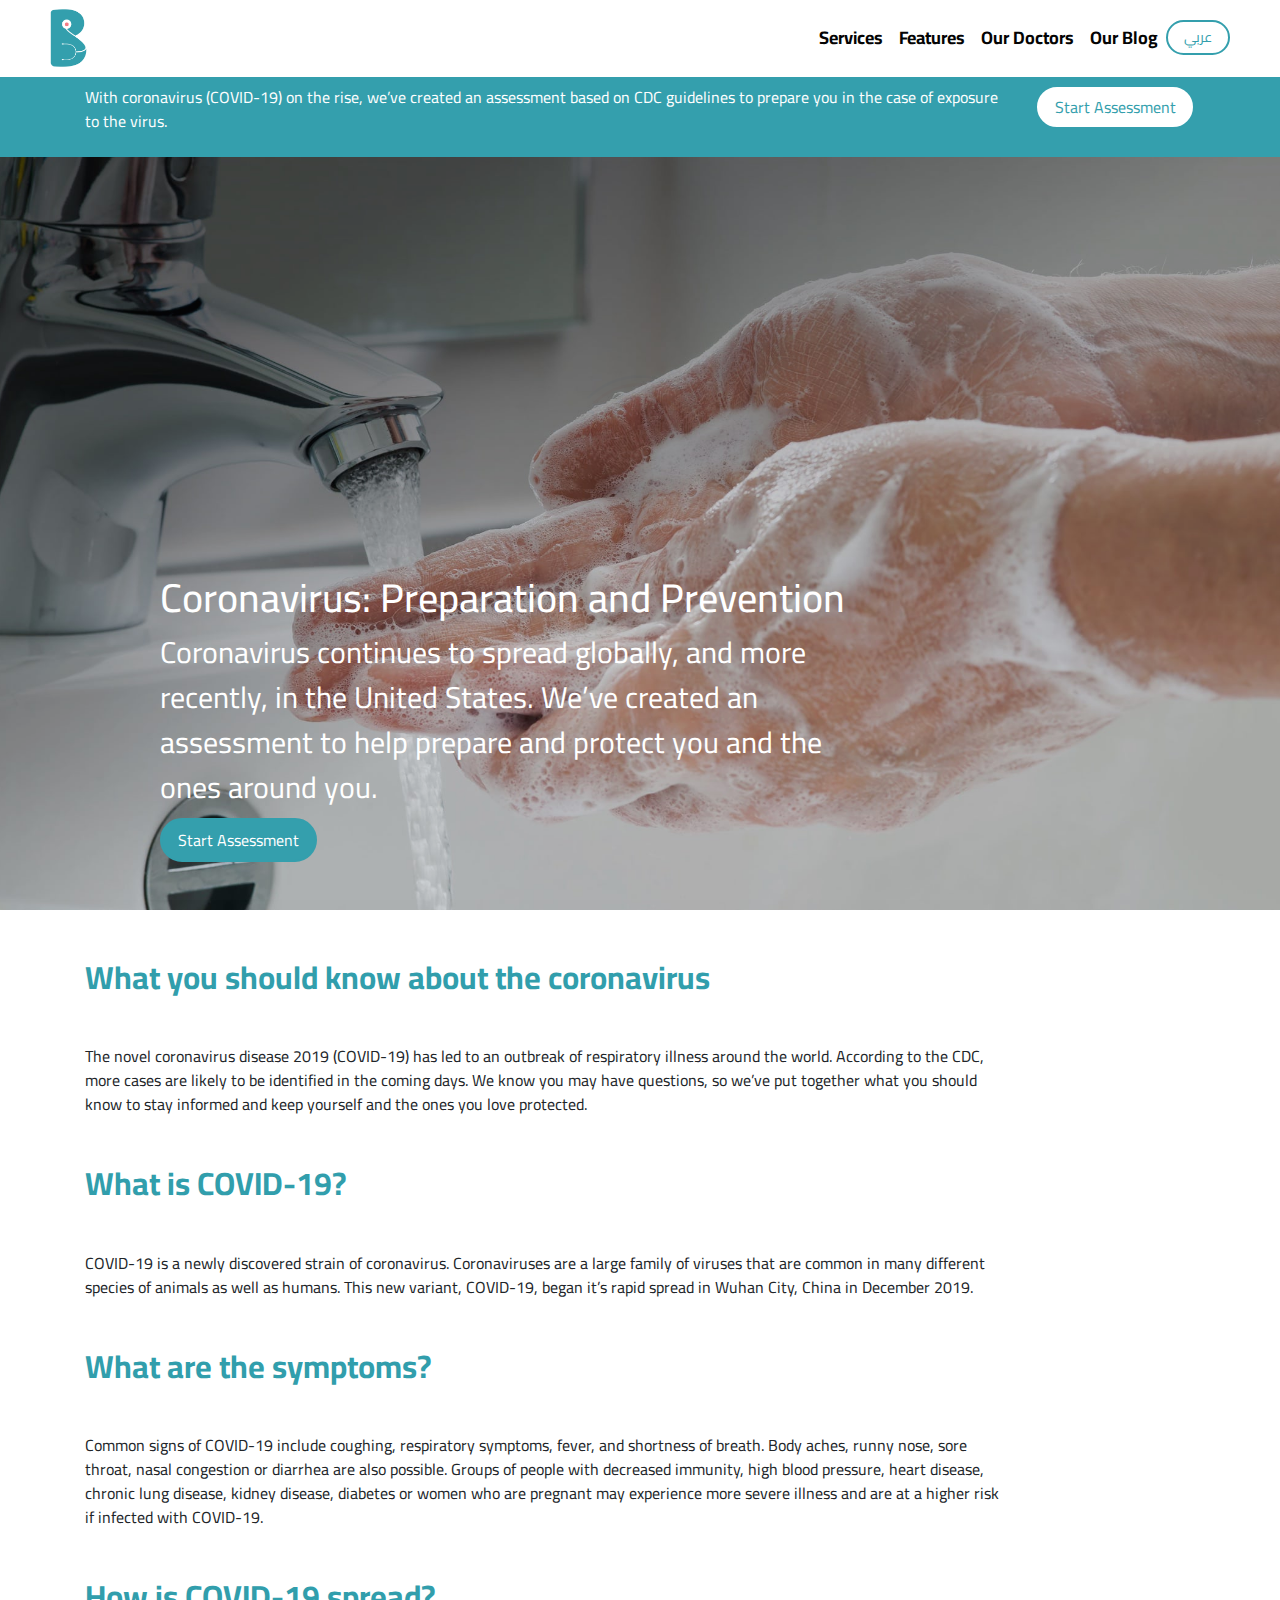
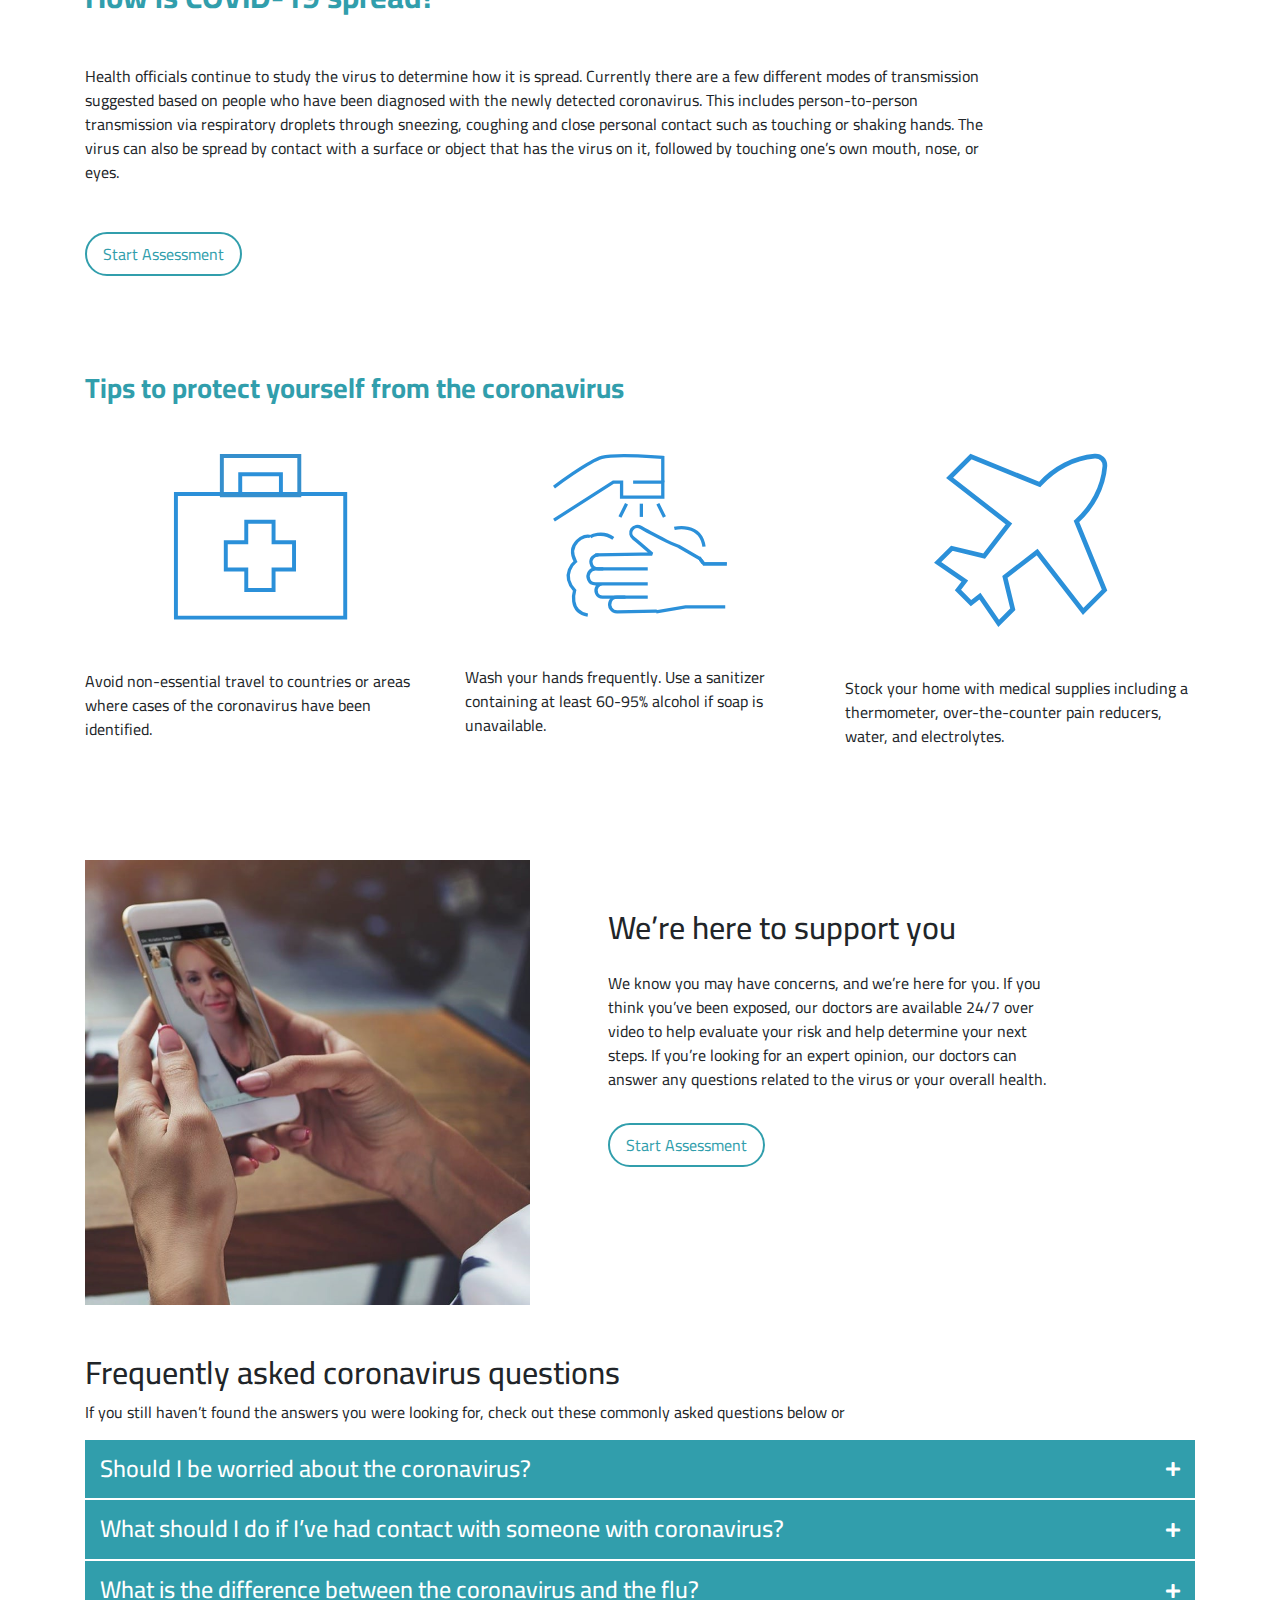
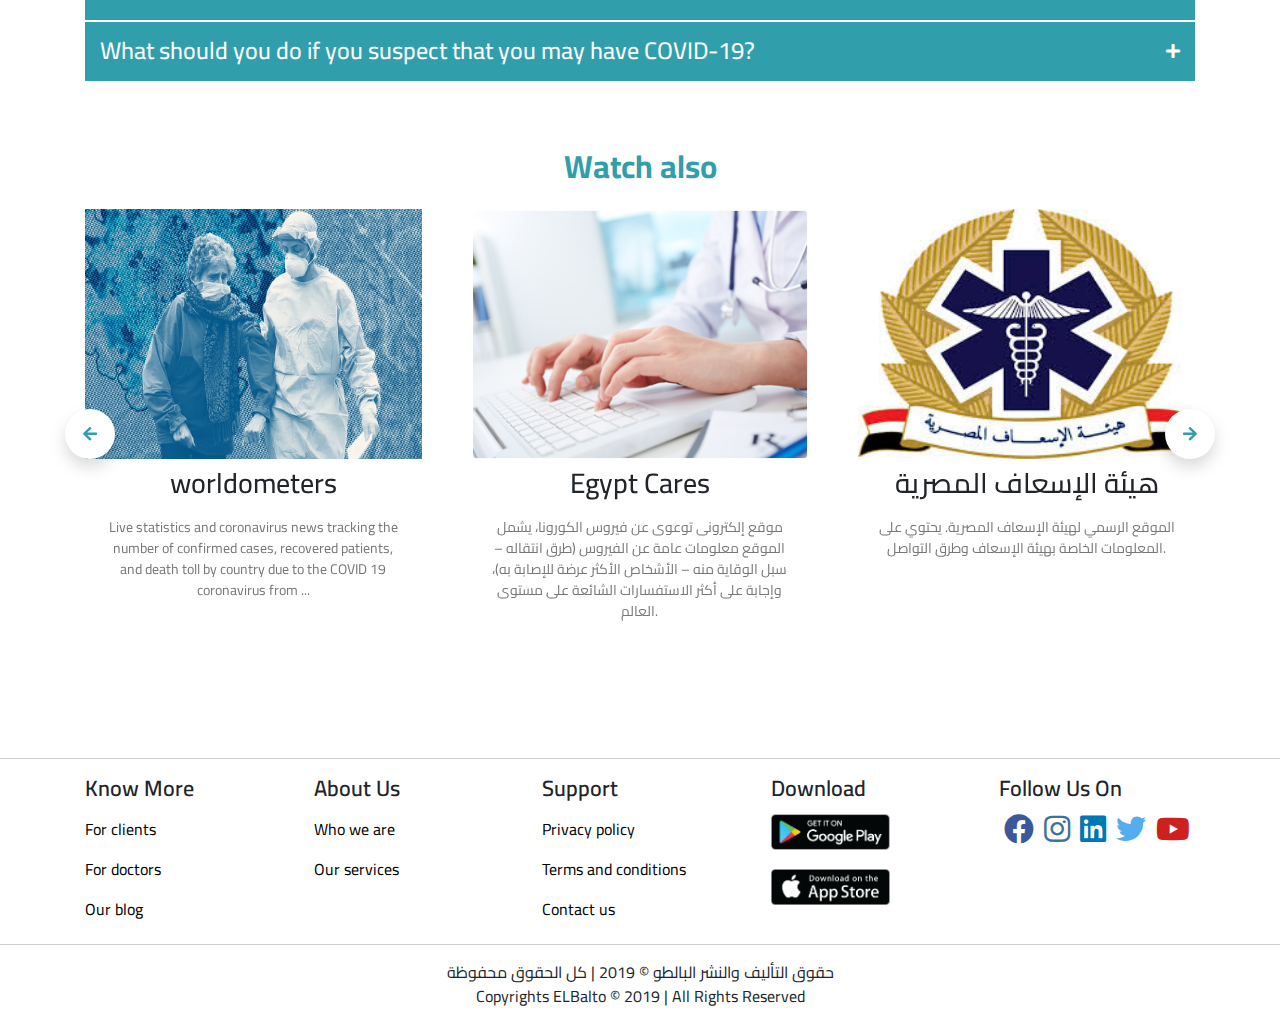
==== index.html @ 8d9de70c "first commit" ====
<!DOCTYPE html>
<html dir="ltr">

<head>
    <link href="https://fonts.googleapis.com/css?family=Cairo&display=swap" rel="stylesheet">
    <link rel="icon" type="image/png" sizes="32x32" href="img/favicon-32x32.png">

    <meta charset="UTF-8">
    <meta name="viewport" content="width=device-width, initial-scale=1.0">
    <link rel="stylesheet" href="css/bootstrap.min.css">
    <link rel="stylesheet" href="css/select2.min.css">
    <link rel="stylesheet" href="css/owl.carousel.min.css">
    <link rel="stylesheet" href="css/all.min.css">
    <link rel="stylesheet" href="css/main.min.css">
    <title>Elbalto</title>
</head>

<body>
    <div id="splash-screen" class="splash-screen">
        <div class="loader"></div>
    </div>

    <nav class="navbar navbar-expand-lg navbar-light bg-white fixed-top padding-nav">
        <a class="navbar-brand" href="#"><img src="img/Logo.png" class="img-responsive" alt="" srcset=""></a>
        <button class="navbar-toggler" type="button" data-toggle="collapse" data-target="#navbarNav" aria-controls="navbarNav" aria-expanded="false" aria-label="Toggle navigation">
          <span class="navbar-toggler-icon"></span>
        </button>
        <div class="collapse navbar-collapse " id="navbarNav">
            <ul class="navbar-nav mRL-auto">
                <li class="nav-item active">
                    <a class="nav-link" href="#">Services <span class="sr-only">(current)</span></a>
                </li>
                <li class="nav-item">
                    <a class="nav-link" href="#">Features</a>
                </li>
                <li class="nav-item">
                    <a class="nav-link" href="#">Our Doctors</a>
                </li>
                <li class="nav-item">
                    <a class="nav-link" href="#">Our Blog</a>
                </li>

            </ul>

        </div>
        <div class="rtlOrLtr  px-3 rounded-pill">
            <a href="indexrtl.html">
            عربي
        </a>
        </div>
    </nav>
    <div class="fixed-top second-nav-top">
        <div class="container py-2">
            <div class="row ">
                <div class="col-md-10 ">
                    <p class="">
                        With coronavirus (COVID-19) on the rise, we’ve created an assessment based on CDC guidelines to prepare you in the case of exposure to the virus.

                    </p>
                </div>
                <div class="col-md-2">
                    <a href="testCofid.html">
                        <button class="w-100 rounded-pill py-2">Start Assessment</button>

                    </a>
                </div>
            </div>
        </div>
    </div>
    <header class="d-flex justify-content-center align-items-end">
        <div class="w-75">
            <h2>
                Coronavirus: Preparation and Prevention
            </h2>
            <p class=" my-2">
                Coronavirus continues to spread globally, and more recently, in the United States. We’ve created an assessment to help prepare and protect you and the ones around you.
            </p>
            <a href="testCofid.html" class="d-inline-block mb-5">
                <button class="rounded-pill py-2 px-3">
                    Start Assessment
                </button>

            </a>
        </div>
    </header>
    <section>
        <div class="container my-5">
            <div class="row">
                <div class="col-md-10">
                    <h2 class="mb-5 title-watch">What you should know about the coronavirus
                    </h2>
                    <p class="mb-5">
                        The novel coronavirus disease 2019 (COVID-19) has led to an outbreak of respiratory illness around the world. According to the CDC, more cases are likely to be identified in the coming days. We know you may have questions, so we’ve put together what you
                        should know to stay informed and keep yourself and the ones you love protected.
                    </p>

                    <h2 class="mb-5 title-watch">
                        What is COVID-19?
                    </h2>
                    <p class="mb-5">
                        COVID-19 is a newly discovered strain of coronavirus. Coronaviruses are a large family of viruses that are common in many different species of animals as well as humans. This new variant, COVID-19, began it’s rapid spread in Wuhan City, China in December
                        2019.
                    </p>
                    <h2 class="mb-5 title-watch">
                        What are the symptoms?
                    </h2>
                    <p class="mb-5">
                        Common signs of COVID-19 include coughing, respiratory symptoms, fever, and shortness of breath. Body aches, runny nose, sore throat, nasal congestion or diarrhea are also possible. Groups of people with decreased immunity, high blood pressure, heart
                        disease, chronic lung disease, kidney disease, diabetes or women who are pregnant may experience more severe illness and are at a higher risk if infected with COVID-19.
                    </p>
                    <h2 class="mb-5 title-watch">
                        How is COVID-19 spread?
                    </h2>
                    <p class="mb-5">
                        Health officials continue to study the virus to determine how it is spread. Currently there are a few different modes of transmission suggested based on people who have been diagnosed with the newly detected coronavirus. This includes person-to-person
                        transmission via respiratory droplets through sneezing, coughing and close personal contact such as touching or shaking hands. The virus can also be spread by contact with a surface or object that has the virus on it, followed
                        by touching one’s own mouth, nose, or eyes.
                    </p>
                    <a href="testCofid.html" class="d-inline-block mb-5">
                        <button class="rounded-pill py-2 px-3">
                            Start Assessment
                        </button>

                    </a>
                </div>
            </div>
        </div>
    </section>
    <section>
        <div class="container">
            <h3 class="mb-5 title-watch">
                Tips to protect yourself from the coronavirus

            </h3>
            <div class="row">

                <div class="col-md-4">
                    <div class="text-center">
                        <img src="img/emergencykit.svg" class="w-50" alt="">
                    </div>
                    <p class="mt-5">
                        Avoid non-essential travel to countries or areas where cases of the coronavirus have been identified.
                    </p>
                </div>
                <div class="col-md-4">
                    <div class="text-center">

                        <img src="img/handwash.svg" class="w-50" alt="">
                    </div>
                    <p class="mt-5">
                        Wash your hands frequently. Use a sanitizer containing at least 60-95% alcohol if soap is unavailable.
                    </p>
                </div>
                <div class="col-md-4">
                    <div class="text-center">
                        <img src="img/plane.svg" class="w-50" alt="">
                    </div>
                    <p class="mt-5">
                        Stock your home with medical supplies including a thermometer, over-the-counter pain reducers, water, and electrolytes.
                    </p>
                </div>
            </div>
        </div>
    </section>
    <section class="my-5 pt-5">
        <div class="container">
            <div class="row">
                <div class="col-md-5">
                    <img src="img/desc.jpg" class="w-100" alt="">
                </div>
                <div class="col-md-6 pt-5">
                    <div class="mx-5">
                        <h2 class="mb-4">
                            We’re here to support you

                        </h2>
                        <p>
                            We know you may have concerns, and we’re here for you. If you think you’ve been exposed, our doctors are available 24/7 over video to help evaluate your risk and help determine your next steps. If you’re looking for an expert opinion, our doctors can
                            answer any questions related to the virus or your overall health.

                        </p>
                        <a href="" class="d-inline-block mt-3">
                            <button class="rounded-pill py-2 px-3">
                                Start Assessment
                            </button>

                        </a>
                    </div>

                </div>
            </div>
        </div>
    </section>
    <section>
        <div class="container">
            <h2>
                Frequently asked coronavirus questions
            </h2>
            <p>
                If you still haven’t found the answers you were looking for, check out these commonly asked questions below or
                <!--<a >seemore</a>
                -->
            </p>
            <div class="row">
                <div class="col-md-12">
                    <div class="faq">
                        <div class="item">
                            <div class="question">
                                <h4>
                                    Should I be worried about the coronavirus?
                                </h4>
                                <i class="fa fa-plus"></i>
                                <i class="fa fa-minus"></i>
                            </div>
                            <div class="answer">
                                With news sources everywhere reporting on the novel coronavirus and the effects it has had on daily life in countries with widespread outbreaks such as China, it is difficult not to feel some level of anxiety about the virus. Take a deep breath and try
                                to stay calm. Stay up-to-date by monitoring the <a href="https://www.cdc.gov/coronavirus/2019-ncov/" class="CDC">CDC</a>. or contacting your doctor or local public health department. Up-to-date
                                coronavirus disease 2019 information for travelers is located at the
                                <a href="https://www.cdc.gov/coronavirus/2019-ncov/" class="CDC">CDC</a> If you are not sure about your risk of contracting the virus, talk to a healthcare provider about any recent exposures or travel history.
                            </div>
                        </div>
                        <div class="item">
                            <div class="question">
                                <h4>
                                    What should I do if I’ve had contact with someone with coronavirus?
                                </h4>
                                <i class="fa fa-plus"></i>
                                <i class="fa fa-minus"></i>
                            </div>
                            <div class="answer">
                                If you've had contact with someone with coronavirus, it is important to seek medical evaluation. Your specific risk will depend on the type of contact you have with the individual. A virtual video visit with a doctor can help you to determine your risk
                                and what your next steps are. A "close contact" means being in a confined space with an individual who has the disease, such as in a home, hospital room or classroom. Be sure to take precautions until you seek medical advice
                                to ensure you do not expose others to the illness. </div>
                        </div>
                        <div class="item">
                            <div class="question">
                                <h4>
                                    What is the difference between the coronavirus and the flu?
                                </h4>
                                <i class="fa fa-plus"></i>
                                <i class="fa fa-minus"></i>
                            </div>
                            <div class="answer">
                                <p>
                                    Symptoms of the coronavirus and the flu virus can overlap, so it’s important to understand the facts to seek the right treatment. Both viruses cause fever, cough, body aches, fatigue and sometimes vomiting and diarrhea. Severe cases of both viruses can
                                    lead to pneumonia and can even cause death. The key differences to look out for are known exposure to someone who has been diagnosed with either influenza or COVID-19. In addition, your travel history during the 14
                                    days before your symptoms began is important in differentiating whether your symptoms are likely to be due to the flu versus COVID-19.
                                </p>
                                <p class="my-3">
                                    Both viruses are spread in similar ways through human-to-human respiratory droplets in the air from an infected person coughing, sneezing or talking. Although the viruses have similar symptoms, they are caused by different viruses which means that the
                                    antiviral treatment available for the flu does not work for COVID-19. To protect against the spread of the flu, a vaccine is available and effective to prevent and reduce the severity of the flu. For COVID-19, no vaccine
                                    is available at this time, but this is something that scientists are working on.
                                </p>
                            </div>
                        </div>
                        <div class="item">
                            <div class="question">
                                <h4>
                                    What should you do if you suspect that you may have COVID-19?
                                </h4>
                                <i class="fa fa-plus"></i>
                                <i class="fa fa-minus"></i>
                            </div>
                            <div class="answer">
                                <ul>
                                    <li class="my-2">
                                        <i class="fas fa-circle px-2"></i> <span class="tips-cofid">Stay at home: </span> You might consider leaving home in order to seek medical care if your symptoms are severe, otherwise it is important to remain at
                                        home. A virtual video visit with a doctor can help you determine if your symptoms warrant an in-person visit or if you can treat yourself at home.
                                    </li>
                                    <li class="my-2">
                                        <i class="fas fa-circle px-2"></i>
                                        <span class="tips-cofid">Isolate yourself: </span> Staying in a room away from other people in your home is an important way to decrease the risk of your family or friends getting exposed to the virus. Use a bathroom
                                        that is separate from everyone else in the home if one is available.
                                    </li>
                                    <li class="my-2">
                                        <i class="fas fa-circle px-2"></i>
                                        <span class="tips-cofid">Wear a face mask: </span> If you have symptoms suspicious of COVID-19, wear a facemask to prevent spread of the illness both at home and if you go to a medical facility for care.
                                    </li>
                                    <li class="my-2">
                                        <i class="fas fa-circle px-2"></i>
                                        <span class="tips-cofid"> Follow the same precautions as with any other virus: </span> This includes washing your hands frequently, disinfecting hard surfaces (for example, table tops, door knobs and keyboards),
                                        covering your mouth and nose when coughing or sneezing, and avoiding sharing cups or utensils while sick.
                                    </li>
                                </ul>

                            </div>
                        </div>



                    </div>
                </div>
            </div>
        </div>
    </section>
    <section>
        <div class="container my-5">
            <h2 class="title-watch text-center py-3">Watch also </h5>
                <div class="row ">
                    <div class="col-md-12">
                        <div class="owl-carousel owl-theme position-relative">
                            <div class="item">
                                <div>
                                    <div class="position-relative img-trans">
                                        <a target="_blank" href="https://www.worldometers.info/coronavirus/">
                                            <img src="img/s6.jpg" class="w-100 heightImg" alt="">
                                            <div class="trans4 trans">
                                                <i class="fas fa-user-md"></i>
                                            </div>

                                        </a>
                                    </div>
                                </div>
                                <div class="px-3 pb-3">
                                    <h3 class="text-center py-2">worldometers</h3>
                                    <p class="text-center pb-5">
                                        Live statistics and coronavirus news tracking the number of confirmed cases, recovered patients, and death toll by country due to the COVID 19 coronavirus from ...
                                    </p>
                                </div>
                            </div>
                            <div class="item">
                                <div>
                                    <div class="position-relative img-trans">
                                        <a target="_blank" href="https://www.care.gov.eg/Default.html">
                                            <img src="img/s1.jpg" class="w-100 heightImg" alt="">
                                            <div class="trans4 trans">
                                                <i class="fas fa-user-md"></i>
                                            </div>

                                        </a>
                                    </div>
                                </div>
                                <div class="px-3">
                                    <h3 class="text-center py-2">Egypt Cares</h3>
                                    <p class="text-center pb-5">موقع إلكترونى توعوى عن فيروس الكورونا، يشمل الموقع معلومات عامة عن الفيروس (طرق انتقاله – سبل الوقاية منه – الأشخاص الأكثر عرضة للإصابة به)، وإجابة على أكثر الاستفسارات الشائعة على مستوى العالم.</p>

                                </div>
                            </div>

                            <div class="item ">
                                <div>
                                    <div class="position-relative img-trans">
                                        <a target="_blank" href="http://www.eao.gov.eg/Arabic/Pages/default.aspx">
                                            <img src="img/s2.jpg" class="w-100 heightImg" alt="">
                                            <div class="trans4 trans">
                                                <i class="fas fa-user-md"></i>
                                            </div>

                                        </a>
                                    </div>
                                </div>
                                <div class="px-3 pb-4">
                                    <h3 class="text-center py-2">هيئة الإسعاف المصرية</h3>
                                    <p class="text-center pb-5">الموقع الرسمي لهيئة الإسعاف المصرية. يحتوي على المعلومات الخاصة بهيئة الإسعاف وطرق التواصل.</p>

                                </div>
                            </div>

                            <div class="item">
                                <div>
                                    <div class="position-relative img-trans">
                                        <a target="_blank" href="https://gisanddata.maps.arcgis.com/apps/opsdashboard/index.html#/bda7594740fd40299423467b48e9ecf6">
                                            <img src="img/s3.jpg" class="w-100 heightImg" alt="">
                                            <div class="trans4 trans">
                                                <i class="fas fa-user-md"></i>
                                            </div>

                                        </a>
                                    </div>
                                </div>
                                <div class="px-3">
                                    <h3 class="text-center py-2">Johns Hopkins University</h3>
                                    <p class="text-center pb-5"> موقع خاص بمتابعة اخبار وإحصائيات انتشار الفيروس في العالم - جامعة جون هوبكينز - الولايات المتحدة الأمريكية
                                    </p>
                                </div>
                            </div>

                            <div class="item">
                                <div>
                                    <div class="position-relative img-trans">
                                        <a target="_blank" href="https://www.who.int/ar">
                                            <img src="img/s4.jpg" class="w-100 heightImg" alt="">
                                            <div class="trans4 trans">
                                                <i class="fas fa-user-md"></i>
                                            </div>

                                        </a>
                                    </div>
                                </div>
                                <div class="px-3 pb-3">
                                    <h3 class="text-center py-2">منظمة الصحة العالمية</h3>
                                    <p class="text-center pb-5">منظمة الصحة العالمية هي السلطة التوجيهية والتنسيقية ضمن منظومة الأمم المتحدة فيما يخص المجال الصحي.</p>

                                </div>
                            </div>





                        </div>
                    </div>
                </div>
        </div>

    </section>

    <footer class="footer " id="footer">
        <div class="container pt-3">
            <div class="footer-top ">
                <div class="footer-column ">
                    <h3 class="footer-column-title ">Know more</h3>
                    <ul class="footer-column-menu ">
                        <li><a href="# ">For clients</a></li>
                        <li><a href="# ">For doctors </a></li>
                        <li><a href="# ">Our blog </a></li>
                    </ul>
                </div>
                <div class="footer-column ">
                    <h3 class="footer-column-title ">About us</h3>
                    <ul class="footer-column-menu ">
                        <li><a href="# ">Who we are</a></li>
                        <li><a href="# ">Our services</a></li>
                    </ul>
                </div>
                <div class="footer-column ">
                    <h3 class="footer-column-title ">Support</h3>
                    <ul class="footer-column-menu ">
                        <li><a href="# ">Privacy policy</a></li>
                        <li><a href="# ">Terms and conditions </a></li>
                        <li><a href="# ">Contact us </a></li>
                    </ul>
                </div>
                <div class="footer-column ">
                    <h3 class="footer-column-title ">download</h3>
                    <ul class="footer-column-menu ">
                        <li>
                            <a target="_blank " href="https://play.google.com/store/apps/details?id=com.elbalto&hl=en" class="app-link ">
                                <img class="img-responsive" src="img/googlePlay.png" alt="google Play ">
                            </a>
                        </li>
                        <li>
                            <a target="_blank " href="https://itunes.apple.com/us/app/elbalto/id1387785206?mt=8 " class="app-link ">
                                <img class="img-responsive " src="img/appStore.png " alt="app store ">
                            </a>
                        </li>
                    </ul>
                </div>
                <div class="footer-column ">
                    <h3 class="footer-column-title ">Follow us on </h3>
                    <ul class="footer-column-menu social ">
                        <li><a href="https://www.facebook.com/ElbaltoEG/ " target="_blank "><i class="fab fa-facebook "></i></a></li>
                        <li><a href="https://www.instagram.com/elbalto.app/ " target="_blank "><i class="fab fa-instagram "></i></a></li>
                        <li><a href="https://www.linkedin.com/company/elbalto/ " target="_blank "><i class="fab fa-linkedin "></i></a></li>
                        <li><a href="https://twitter.com/balto_el " target="_blank "><i class="fab fa-twitter "></i></a></li>
                        <li><a href="https://www.youtube.com/channel/UCyt7_SzT9MUoLvFq52JjkqQ/featured " target="_blank "><i class="fab fa-youtube "></i></a></li>
                    </ul>
                </div>
            </div>
        </div>
        <div class="copyrights text-center text-capitalize ">
            <p class="text-center">حقوق التأليف والنشر البالطو © 2019 | كل الحقوق محفوظة</p>
            <p class="text-center">Copyrights ELBalto &copy; 2019 | All rights reserved</p>
        </div>
    </footer>


    <script src="js/jquery-3-4-1-min.js"></script>
    <script src="js/bootstrap.min.js"></script>
    <script src="js/select2.min.js"></script>
    <script src="js/owl.carousel.min.js"></script>
    <script src="js/jquery-accordion.js"></script>
    <script src="js/main.js"></script>

</body>

</html>
---- css/main.min.css ----
*{font-family:'Cairo', sans-serif}[dir='rtl']{color:#319EAC}[dir='rtl'] .bar-postion{text-align:left}[dir='rtl'] .quesion .desc-answer p{text-align:right}[dir='rtl'] .begin{text-align:left}[dir='rtl'] .select2-container .select2-selection--single .select2-selection__rendered{padding-left:82px}[dir='rtl'] *{text-align:right}[dir='rtl'] .copyrights{text-align:center !important}@media (max-width: 800px){[dir='rtl'] .rtlOrLtr{top:25px;left:90px;position:absolute}}[dir='rtl'] .mRL-auto{margin-right:auto}[dir='ltr']{color:#319EAC}[dir='ltr'] .bar-postion{text-align:right}[dir='ltr'] .quesion .desc-answer p{text-align:left}[dir='ltr'] .begin{text-align:right}[dir='ltr'] .select2-container .select2-selection--single .select2-selection__rendered{padding-right:82px}@media (max-width: 800px){[dir='ltr'] .rtlOrLtr{top:25px;right:90px;position:absolute}}[dir='ltr'] .mRL-auto{margin-left:auto}header{background-image:url(../img/3.jpg);background-size:cover;background-position:center center;width:100%}.heightImg{height:250px}.trans{cursor:pointer;background-color:rgba(0,0,0,0.5);height:100%;width:100%;position:absolute;display:flex;justify-content:center;align-items:center;top:100%;left:100%;transition:1s all;-webkit-transition:1s all;-moz-transition:1s all;-ms-transition:1s all;-o-transition:1s all}.trans i{color:#fff;cursor:pointer;font-size:50px}.img-trans{overflow:hidden}.item:hover .trans{top:0%;left:0%}.item p{color:#777777;font-size:14px}.navbar-brand img{display:block;max-height:60px;object-fit:contain}.img-responsive{display:block;max-width:100%;height:auto}.nav-link{color:#000 !important;font-size:18px;font-weight:700}.nav-link:hover{color:#319EAC !important}.title-watch{color:#319EAC;font-weight:700}button{background-color:#fff;color:#319EAC;border:2px solid #319EAC;outline:none !important}button:hover{background-color:#319EAC;color:#fff}.owl-prev,.owl-next{outline:none !important;height:50px;width:50px;background-color:#fff !important;margin-left:10px;margin-right:10px;text-align:center !important;border-radius:50%;-webkit-border-radius:50%;-moz-border-radius:50%;-ms-border-radius:50%;-o-border-radius:50%;position:absolute;top:40%}.owl-prev i,.owl-next i{color:#319EAC}.owl-prev{left:-30px !important;z-index:999555555555555555555555555555555555555555555555555555555555555555555555555559999 !important}.owl-next{z-index:999555555555555555555555555555555555555555555555555555555555555555555555555559999 !important;right:-30px !important}@media (max-width: 800px){.owl-prev{left:-20px !important}.owl-next{right:-20px !important}}#test-cofid{margin-top:-50px}ul{list-style-type:none}ul li{line-height:30px}.select2-container--default .select2-selection--single .select2-selection__arrow b{border-color:#319EAC transparent transparent !important}.select2-container--default .select2-selection--single{border:1px solid #319EAC !important}.result{color:#319EAC;font-weight:500;font-size:18px;text-align:center}.quesion{color:#319EAC;font-weight:500;font-size:20px;text-align:center}.fa-circle{font-size:12px;color:#f35b67}.fa-mobile-alt{color:#f35b67}nav{top:-5px !important}a{text-decoration:none !important;color:#fff}.rtlOrLtr{border:2px solid #319EAC;cursor:pointer;font-size:14px;padding-top:5px;padding-bottom:5px}.rtlOrLtr a{color:#319EAC !important}.rtlOrLtr:hover{background-color:#319EAC}.rtlOrLtr:hover a{color:#fff !important}article,aside,details,figcaption,figure,footer,header,hgroup,main,menu,nav,section,summary{display:block}footer a{color:#000 !important}footer a:hover{color:#319EAC !important}.footer{background-color:#fff;border-top:1px solid #ccc}.footer-column{min-width:150px;margin-bottom:15px}@media all and (max-width: 47.9375em){.footer-column{min-width:50%}}.footer-column-title{font-weight:600;text-transform:capitalize}@media all and (min-width: 75em){.footer-column-title{font-size:22px}}.footer-column-menu{list-style:none;padding:0;margin:0}.footer-column-menu a{padding:5px 0;display:inline-block}.footer-column-menu.social{display:flex;justify-content:space-between}.footer-column-menu.social li{margin:0 5px}.footer-column-menu.social li a{font-size:30px}.footer-column-menu.social li a .fab{-webkit-transition:all 0.3s ease-in-out;-o-transition:all 0.3s ease-in-out;transition:all 0.3s ease-in-out}.footer-column-menu.social li a .fa-facebook{color:#3b5998}.footer-column-menu.social li a .fa-facebook:hover{color:#2d4373}.footer-column-menu.social li a .fa-instagram{color:#3f729b}.footer-column-menu.social li a .fa-instagram:hover{color:#305777}.footer-column-menu.social li a .fa-linkedin{color:#0077b5}.footer-column-menu.social li a .fa-linkedin:hover{color:#005582}.footer-column-menu.social li a .fa-twitter{color:#55acee}.footer-column-menu.social li a .fa-twitter:hover{color:#2795e9}.footer-column-menu.social li a .fa-youtube{color:#cd201f}.footer-column-menu.social li a .fa-youtube:hover{color:#a11918}.footer-top{display:flex;flex-wrap:wrap;justify-content:space-between}.app-link{display:block;max-width:120px;padding-bottom:10px}.copyrights{padding:15px;border-top:1px solid #ccc}.copyrights p{margin:0}@keyframes spin{0%{-webkit-transform:rotate(0deg);-ms-transform:rotate(0deg);-o-transform:rotate(0deg);transform:rotate(0deg)}100%{-webkit-transform:rotate(360deg);-ms-transform:rotate(360deg);-o-transform:rotate(360deg);transform:rotate(360deg)}}.splash-screen{position:fixed;top:0;left:0;width:100%;height:100%;z-index:1031;display:flex;align-items:center;justify-content:center;background-color:#fff}.no-js .splash-screen{display:none}.loaded .splash-screen{visibility:hidden;-webkit-transition:all 0.3s 0.6s ease-out;-o-transition:all 0.3s 0.6s ease-out;transition:all 0.3s 0.6s ease-out}.loader{display:block;position:absolute;left:50%;top:50%;width:150px;height:150px;margin:-75px 0 0 -75px;border-radius:50%;border:3px solid transparent;border-top-color:#3498db;animation:spin 2s linear infinite;z-index:1001}.loader:before{content:"";position:absolute;top:5px;left:5px;right:5px;bottom:5px;border-radius:50%;border:3px solid transparent;border-top-color:#e74c3c;-webkit-animation:spin 3s linear infinite;animation:spin 3s linear infinite}.loader:after{content:"";position:absolute;top:15px;left:15px;right:15px;bottom:15px;border-radius:50%;border:3px solid transparent;border-top-color:#f9c922;-webkit-animation:spin 1.5s linear infinite;animation:spin 1.5s linear infinite}.loaded .loader{opacity:0;-webkit-transition:all 0.3s ease-out;-o-transition:all 0.3s ease-out;transition:all 0.3s ease-out}.second-nav-top{background-color:#319EAC}.second-nav-top p{color:#fff}.second-nav-top button{background-color:#fff !important;color:#319EAC !important}@media (max-width: 800px){.second-nav-top p{font-size:12px !important}}header p,header h2{color:#fff}header h2{font-size:40px}header p{font-size:30px;width:75%}header button{background-color:#319EAC !important;color:#fff !important}@media (max-width: 800px){header h2{font-size:20px}header p{font-size:17px;width:100%}header button{margin-bottom:30px}}.faq{width:100%}.item .question{padding:15px;background:#319EAC;color:#fff;display:flex;justify-content:space-between;align-items:center;cursor:pointer}.item .question h4{margin:0}.item .question .fa.fa-minus{display:none}.item.jquery-accordion-active .fa.fa-minus{display:block}.item.jquery-accordion-active .fa.fa-plus{display:none}.item .answer{padding:15px;display:none}.CDC{color:#f35b67 !important;text-decoration:none !important}.faq .item{border-bottom:2px solid #fff}.tips-cofid{font-size:20px;font-weight:700}.padding-nav{padding-left:50px !important;padding-right:50px !important}.bar{display:inline-block;height:10px;width:110px;border-radius:10px;background-color:#c9c9c9;-webkit-border-radius:10px;-moz-border-radius:10px;-ms-border-radius:10px;-o-border-radius:10px;position:relative}.barActive{width:10px;height:10px;background-color:#319EAC;border-radius:10px}.quesion-container .fa-chevron-left{color:#319EAC}.dunamicNum{color:#319EAC}#Previous{cursor:pointer}@media (max-width: 800px){.padding-nav{padding-left:10px !important;padding-right:10px !important}nav{z-index:999999999999999999999999999999999999999999999999999999999999999999999999999 !important}.bar-postion{text-align:center}}.question-container{display:none}.quesion{display:none}.quesion .desc-answer p{color:#000;font-size:14px}#result{display:none}@media (max-width: 800px){.begin{text-align:center !important}.Moderate{font-size:14px}}button{text-align:center !important}
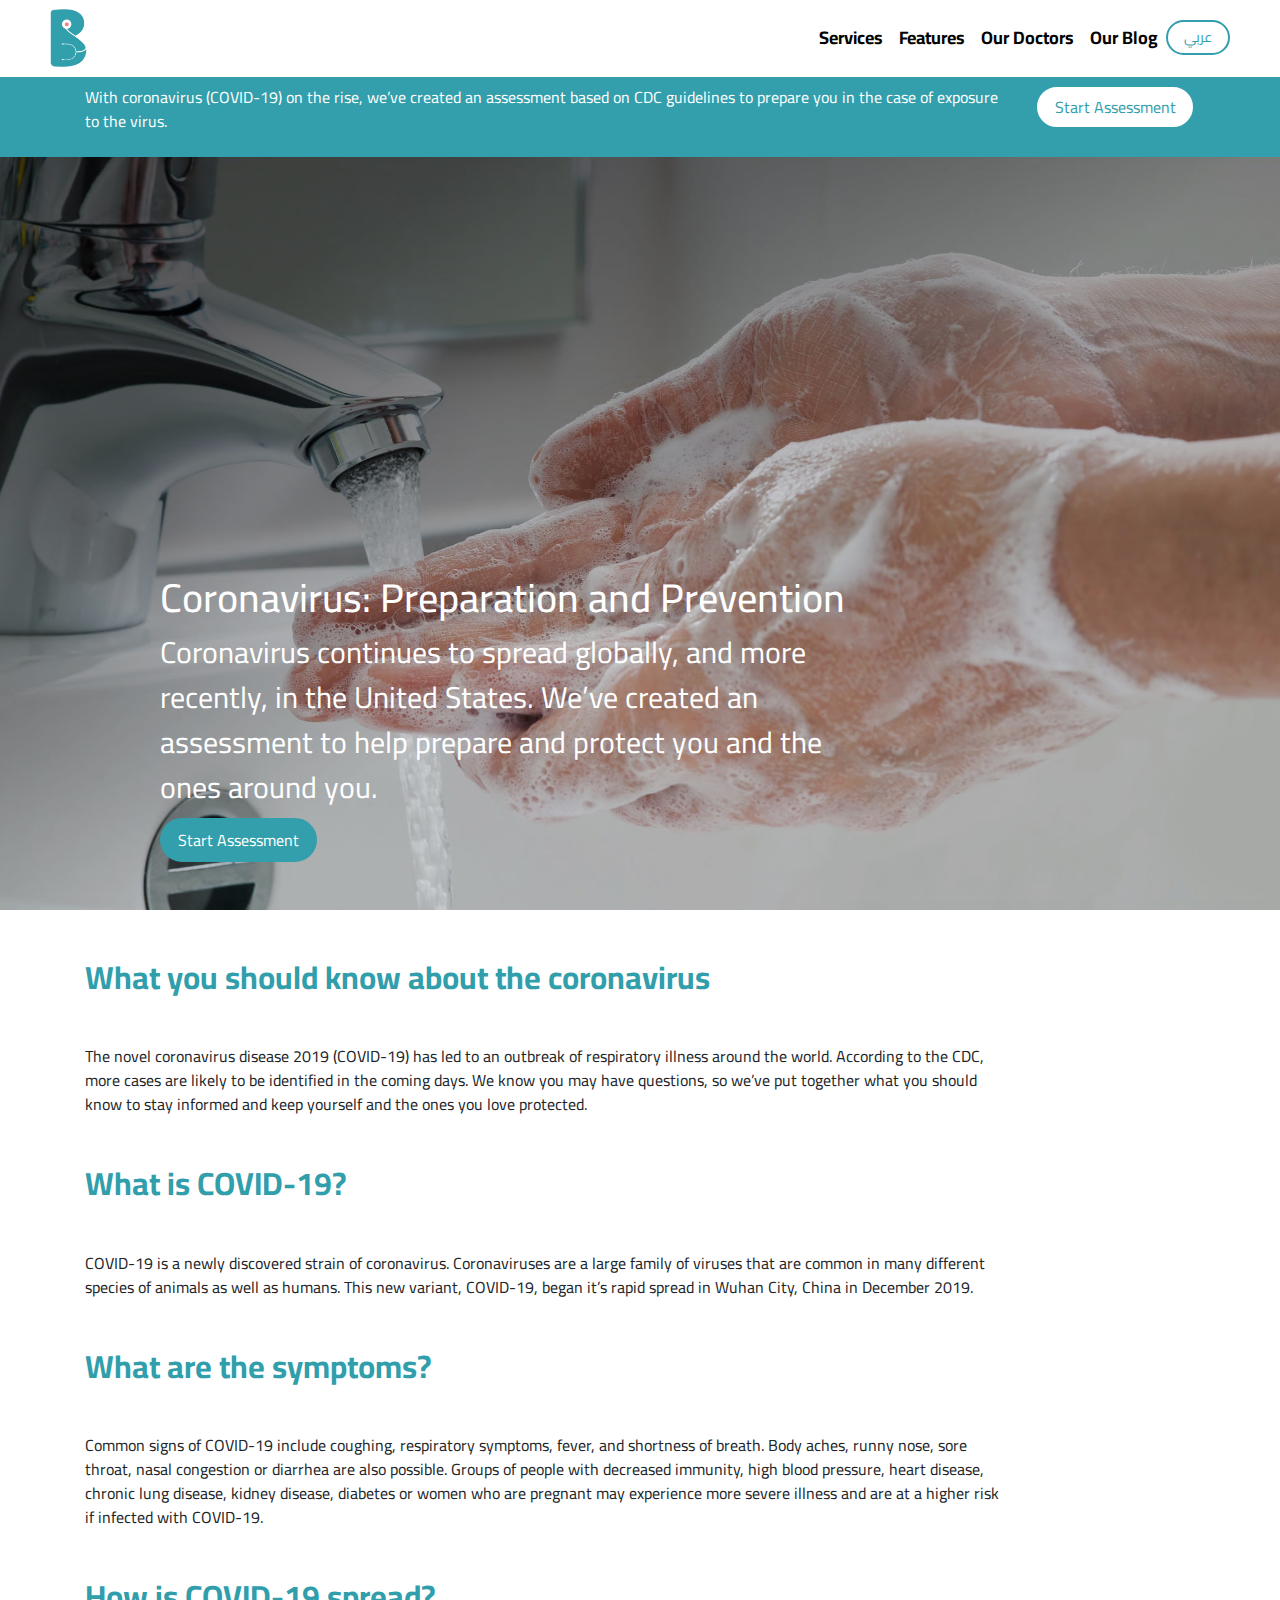
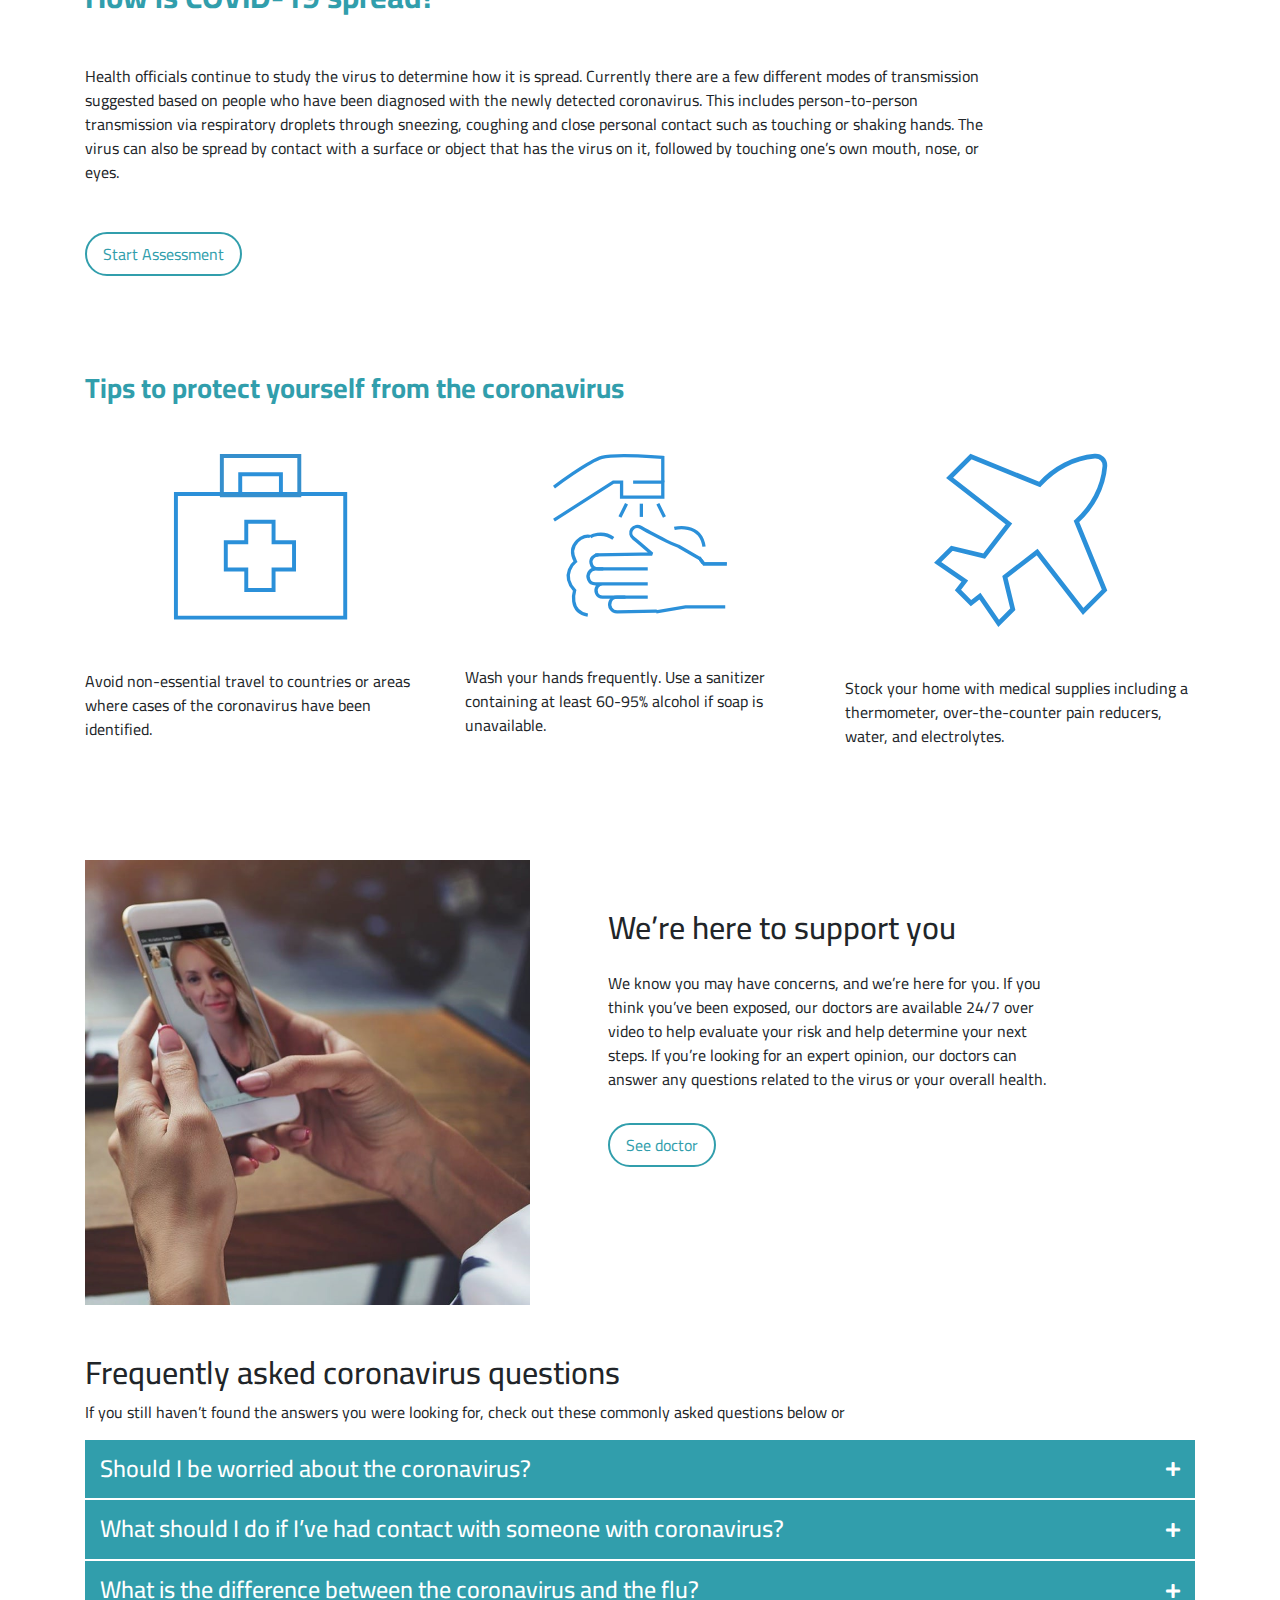
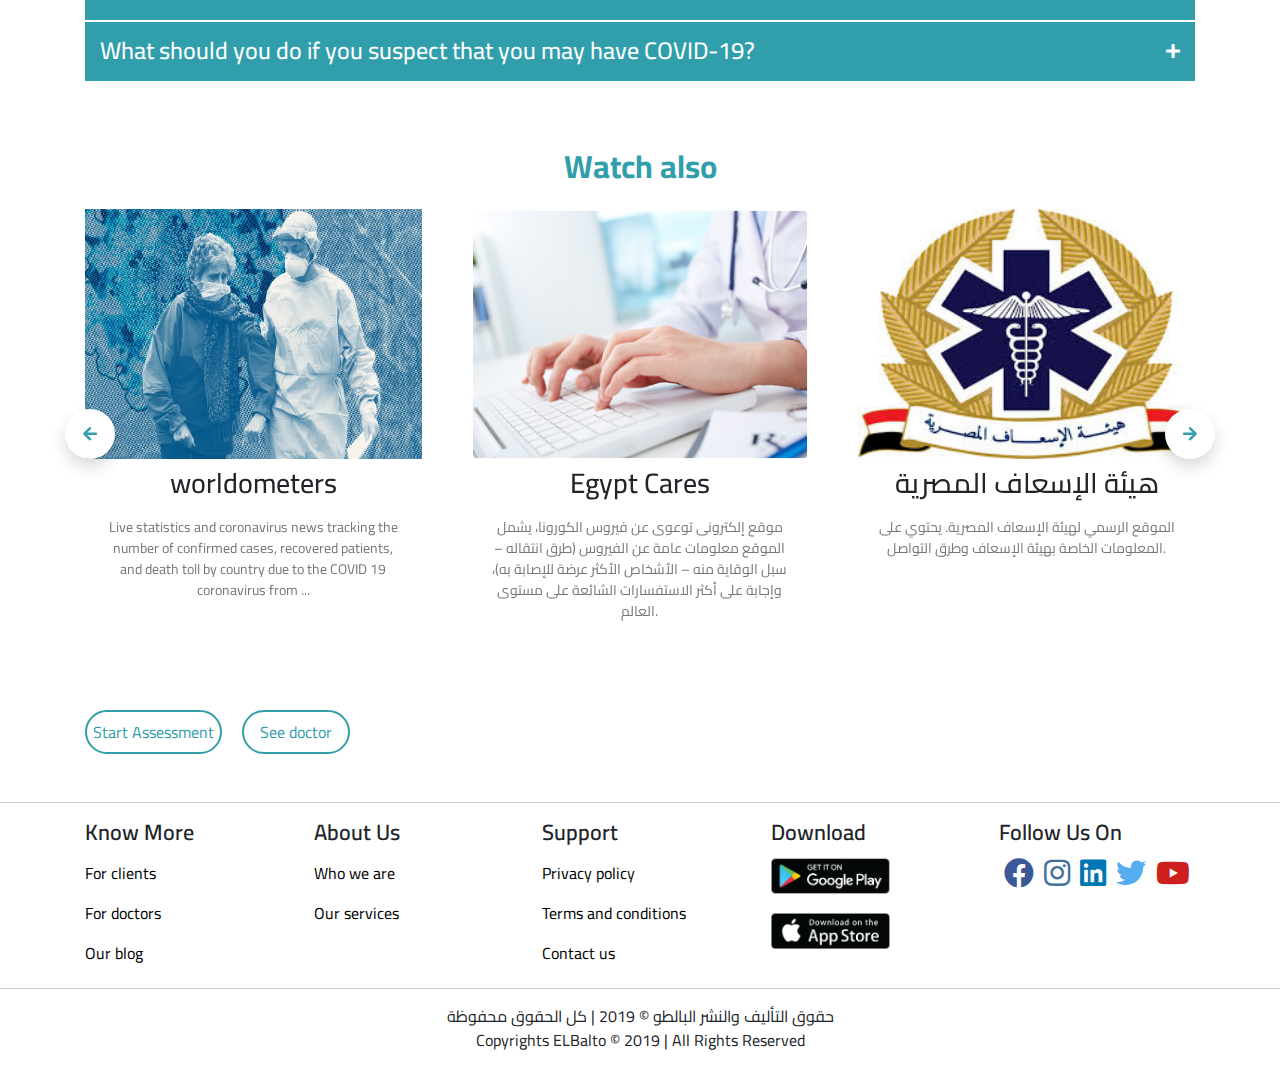
==== commit 57898a89: "see docyor" ====
--- a/index.html
+++ b/index.html
@@ -28,16 +28,16 @@
         <div class="collapse navbar-collapse " id="navbarNav">
             <ul class="navbar-nav mRL-auto">
                 <li class="nav-item active">
-                    <a class="nav-link" href="#">Services <span class="sr-only">(current)</span></a>
+                    <a class="nav-link" href="#footer">Services <span class="sr-only">(current)</span></a>
                 </li>
                 <li class="nav-item">
-                    <a class="nav-link" href="#">Features</a>
+                    <a class="nav-link" href="#footer">Features</a>
                 </li>
                 <li class="nav-item">
-                    <a class="nav-link" href="#">Our Doctors</a>
+                    <a class="nav-link" href="#footer">Our Doctors</a>
                 </li>
                 <li class="nav-item">
-                    <a class="nav-link" href="#">Our Blog</a>
+                    <a class="nav-link" href="#footer">Our Blog</a>
                 </li>
 
             </ul>
@@ -93,7 +93,6 @@
                         The novel coronavirus disease 2019 (COVID-19) has led to an outbreak of respiratory illness around the world. According to the CDC, more cases are likely to be identified in the coming days. We know you may have questions, so we’ve put together what you
                         should know to stay informed and keep yourself and the ones you love protected.
                     </p>
-
                     <h2 class="mb-5 title-watch">
                         What is COVID-19?
                     </h2>
@@ -120,7 +119,6 @@
                         <button class="rounded-pill py-2 px-3">
                             Start Assessment
                         </button>
-
                     </a>
                 </div>
             </div>
@@ -130,7 +128,6 @@
         <div class="container">
             <h3 class="mb-5 title-watch">
                 Tips to protect yourself from the coronavirus
-
             </h3>
             <div class="row">
 
@@ -179,9 +176,9 @@
                             answer any questions related to the virus or your overall health.
 
                         </p>
-                        <a href="" class="d-inline-block mt-3">
+                        <a href="#footer" class="d-inline-block mt-3">
                             <button class="rounded-pill py-2 px-3">
-                                Start Assessment
+                                See doctor 
                             </button>
 
                         </a>
@@ -198,8 +195,7 @@
             </h2>
             <p>
                 If you still haven’t found the answers you were looking for, check out these commonly asked questions below or
-                <!--<a >seemore</a>
-                -->
+
             </p>
             <div class="row">
                 <div class="col-md-12">
@@ -401,6 +397,15 @@
                         </div>
                     </div>
                 </div>
+
+                <a href="testCofid.html">
+                    <button class=" rounded-pill py-2">Start Assessment</button>
+
+                </a>
+                <a href="#footer" class="mx-3">
+                    <button class="rounded-pill px-3 py-2">See doctor </button>
+
+                </a>
         </div>
 
     </section>
